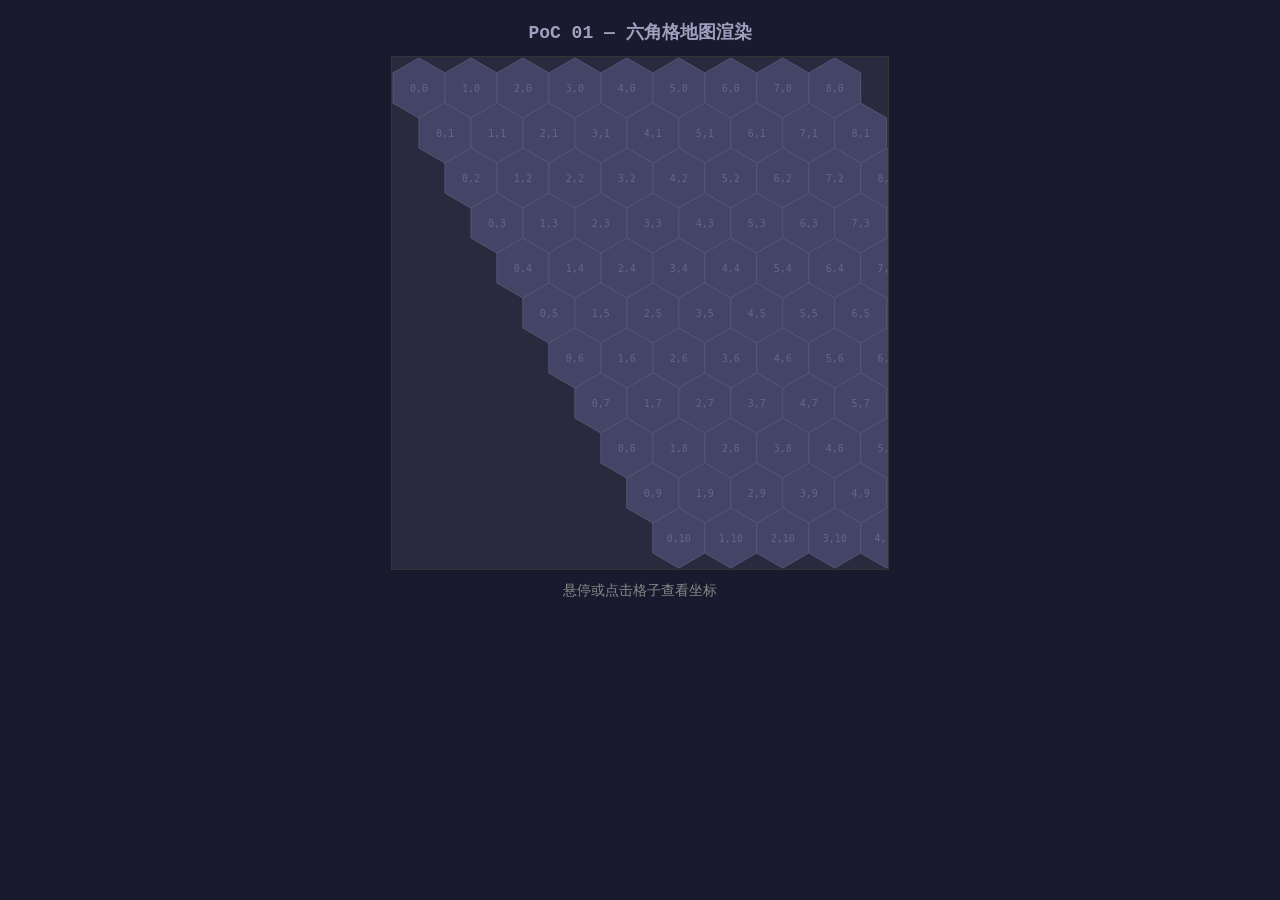
==== examples/p01-hex-grid/index.html @ 4429446a "feat: p01 hex grid rendering with Canvas 2D 9x11 pointy-top hex grid with cubic coordinates (q,r,s)," ====
<!DOCTYPE html>
<html lang="zh-CN">
<head>
<meta charset="UTF-8">
<meta name="viewport" content="width=device-width, initial-scale=1.0">
<title>PoC 01 — 六角格地图</title>
<style>
* { margin: 0; padding: 0; box-sizing: border-box; }
body {
  background: #1a1a2e;
  color: #e0e0e0;
  font-family: 'Courier New', monospace;
  display: flex;
  flex-direction: column;
  align-items: center;
  padding: 20px;
}
h1 { font-size: 18px; margin-bottom: 12px; color: #a0a0c0; }
#info {
  margin-top: 12px;
  font-size: 14px;
  color: #888;
  min-height: 20px;
}
canvas {
  border: 1px solid #333;
  cursor: pointer;
}
</style>
</head>
<body>
<h1>PoC 01 — 六角格地图渲染</h1>
<canvas id="canvas"></canvas>
<div id="info">悬停或点击格子查看坐标</div>
<script>
// ---- 配置 ----
const HEX_SIZE = 30;
const GRID_COLS = 9;
const GRID_ROWS = 11;
const LAYOUT = 'pointy';

// ---- 颜色 ----
const COLORS = {
  bg: '#2a2a3e',
  grid: '#444466',
  hover: 'rgba(100, 140, 255, 0.3)',
  selected: 'rgba(100, 255, 140, 0.4)',
  text: '#a0a0c0',
  coord: '#666688',
};

// ---- Canvas 设置 ----
const canvas = document.getElementById('canvas');
const ctx = canvas.getContext('2d');

// 计算画布尺寸
function calcCanvasSize() {
  const w = HEX_SIZE * Math.sqrt(3) * (GRID_COLS + 0.5);
  const h = HEX_SIZE * 1.5 * GRID_ROWS + HEX_SIZE / 2;
  canvas.width = Math.ceil(w) + 2;
  canvas.height = Math.ceil(h) + 2;
}
calcCanvasSize();

// ---- 坐标工具 ----
function hexToPixel(q, r) {
  const x = HEX_SIZE * (Math.sqrt(3) * q + Math.sqrt(3) / 2 * r);
  const y = HEX_SIZE * (1.5 * r);
  return { x: x + HEX_SIZE * Math.sqrt(3) / 2 + 1, y: y + HEX_SIZE + 1 };
}

function pixelToHex(px, py) {
  const x = px - HEX_SIZE * Math.sqrt(3) / 2 - 1;
  const y = py - HEX_SIZE - 1;
  const q = (Math.sqrt(3) / 3 * x - 1 / 3 * y) / HEX_SIZE;
  const r = (2 / 3 * y) / HEX_SIZE;
  return cubeRound(q, r);
}

function cubeRound(q, r) {
  const s = -q - r;
  let rq = Math.round(q), rr = Math.round(r), rs = Math.round(s);
  const dq = Math.abs(rq - q), dr = Math.abs(rr - r), ds = Math.abs(rs - s);
  if (dq > dr && dq > ds) rq = -rr - rs;
  else if (dr > ds) rr = -rq - rs;
  return { q: rq, r: rr };
}

// ---- 六角格顶点 ----
function hexCorners(cx, cy) {
  const corners = [];
  for (let i = 0; i < 6; i++) {
    const angle = Math.PI / 180 * (60 * i - 30);
    corners.push({
      x: cx + HEX_SIZE * Math.cos(angle),
      y: cy + HEX_SIZE * Math.sin(angle),
    });
  }
  return corners;
}

// ---- 状态 ----
let hoveredHex = null;
let selectedHex = null;
let message = '';

// ---- 绘制 ----
function draw() {
  ctx.clearRect(0, 0, canvas.width, canvas.height);
  ctx.fillStyle = COLORS.bg;
  ctx.fillRect(0, 0, canvas.width, canvas.height);

  for (let r = 0; r < GRID_ROWS; r++) {
    for (let q = 0; q < GRID_COLS; q++) {
      const center = hexToPixel(q, r);
      const corners = hexCorners(center.x, center.y);

      // 填充
      ctx.beginPath();
      ctx.moveTo(corners[0].x, corners[0].y);
      for (let i = 1; i < 6; i++) ctx.lineTo(corners[i].x, corners[i].y);
      ctx.closePath();
      ctx.fillStyle = COLORS.grid;
      ctx.fill();
      ctx.strokeStyle = '#555577';
      ctx.lineWidth = 1;
      ctx.stroke();

      // 悬停高亮
      if (hoveredHex && hoveredHex.q === q && hoveredHex.r === r) {
        ctx.beginPath();
        ctx.moveTo(corners[0].x, corners[0].y);
        for (let i = 1; i < 6; i++) ctx.lineTo(corners[i].x, corners[i].y);
        ctx.closePath();
        ctx.fillStyle = COLORS.hover;
        ctx.fill();
      }

      // 选中高亮
      if (selectedHex && selectedHex.q === q && selectedHex.r === r) {
        ctx.beginPath();
        ctx.moveTo(corners[0].x, corners[0].y);
        for (let i = 1; i < 6; i++) ctx.lineTo(corners[i].x, corners[i].y);
        ctx.closePath();
        ctx.fillStyle = COLORS.selected;
        ctx.fill();
      }

      // 坐标文字
      ctx.fillStyle = COLORS.coord;
      ctx.font = '10px monospace';
      ctx.textAlign = 'center';
      ctx.textBaseline = 'middle';
      ctx.fillText(`${q},${r}`, center.x, center.y + 1);
    }
  }

  // 更新信息栏
  const info = document.getElementById('info');
  if (selectedHex) {
    info.textContent = `选中: (${selectedHex.q}, ${selectedHex.r})${message}`;
    info.style.color = '#88ffaa';
  } else if (hoveredHex) {
    info.textContent = `悬停: (${hoveredHex.q}, ${hoveredHex.r})`;
    info.style.color = '#88aaff';
  } else {
    info.textContent = '悬停或点击格子查看坐标';
    info.style.color = '#888';
  }
}

// ---- 交互 ----
canvas.addEventListener('mousemove', (e) => {
  const rect = canvas.getBoundingClientRect();
  const hex = pixelToHex(e.clientX - rect.left, e.clientY - rect.top);
  if (hex.q >= 0 && hex.q < GRID_COLS && hex.r >= 0 && hex.r < GRID_ROWS) {
    hoveredHex = hex;
  } else {
    hoveredHex = null;
  }
  draw();
});

canvas.addEventListener('mouseleave', () => {
  hoveredHex = null;
  draw();
});

canvas.addEventListener('click', (e) => {
  const rect = canvas.getBoundingClientRect();
  const hex = pixelToHex(e.clientX - rect.left, e.clientY - rect.top);
  if (hex.q >= 0 && hex.q < GRID_COLS && hex.r >= 0 && hex.r < GRID_ROWS) {
    selectedHex = hex;
    message = '';
  } else {
    selectedHex = null;
    message = '';
  }
  draw();
});

// ---- 窗口缩放 ----
window.addEventListener('resize', () => {
  calcCanvasSize();
  draw();
});

draw();
</script>
</body>
</html>
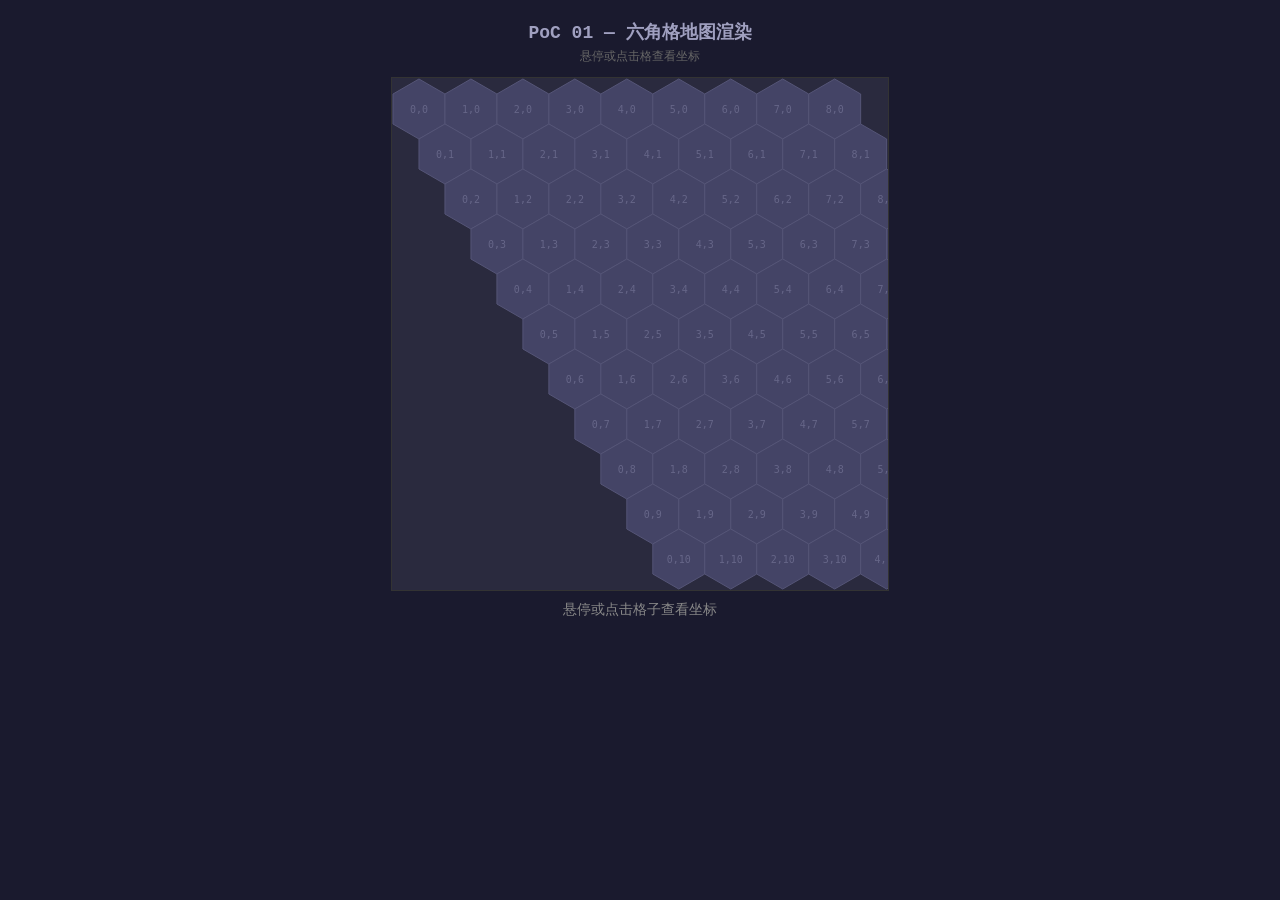
==== commit 5f0d3d28: "refactor: extract shared lib/ from PoC p01-p04 lib/hex.js — coordinate system, canvas utils, hex ren" ====
--- a/examples/p01-hex-grid/index.html
+++ b/examples/p01-hex-grid/index.html
@@ -4,208 +4,81 @@
 <meta charset="UTF-8">
 <meta name="viewport" content="width=device-width, initial-scale=1.0">
 <title>PoC 01 — 六角格地图</title>
+<link rel="stylesheet" href="../../lib/ui.css">
 <style>
-* { margin: 0; padding: 0; box-sizing: border-box; }
-body {
-  background: #1a1a2e;
-  color: #e0e0e0;
-  font-family: 'Courier New', monospace;
-  display: flex;
-  flex-direction: column;
-  align-items: center;
-  padding: 20px;
-}
-h1 { font-size: 18px; margin-bottom: 12px; color: #a0a0c0; }
-#info {
-  margin-top: 12px;
-  font-size: 14px;
-  color: #888;
-  min-height: 20px;
-}
-canvas {
-  border: 1px solid #333;
-  cursor: pointer;
-}
+  .legend { display:flex; gap:16px; margin-top:10px; flex-wrap:wrap; justify-content:center; font-size:12px; color:#aaa; }
+  .legend span { display:inline-flex; align-items:center; gap:4px; }
+  .swatch { width:14px; height:14px; border:1px solid #555; border-radius:2px; }
 </style>
 </head>
 <body>
 <h1>PoC 01 — 六角格地图渲染</h1>
+<div class="sub">悬停或点击格查看坐标</div>
 <canvas id="canvas"></canvas>
 <div id="info">悬停或点击格子查看坐标</div>
+<div class="legend" id="legend"></div>
+<script src="../../lib/hex.js"></script>
 <script>
-// ---- 配置 ----
-const HEX_SIZE = 30;
-const GRID_COLS = 9;
-const GRID_ROWS = 11;
-const LAYOUT = 'pointy';
+const CFG = { hexSize: 30, cols: 9, rows: 11 };
 
-// ---- 颜色 ----
-const COLORS = {
-  bg: '#2a2a3e',
-  grid: '#444466',
-  hover: 'rgba(100, 140, 255, 0.3)',
-  selected: 'rgba(100, 255, 140, 0.4)',
-  text: '#a0a0c0',
-  coord: '#666688',
-};
-
-// ---- Canvas 设置 ----
 const canvas = document.getElementById('canvas');
 const ctx = canvas.getContext('2d');
 
-// 计算画布尺寸
-function calcCanvasSize() {
-  const w = HEX_SIZE * Math.sqrt(3) * (GRID_COLS + 0.5);
-  const h = HEX_SIZE * 1.5 * GRID_ROWS + HEX_SIZE / 2;
-  canvas.width = Math.ceil(w) + 2;
-  canvas.height = Math.ceil(h) + 2;
-}
-calcCanvasSize();
-
-// ---- 坐标工具 ----
-function hexToPixel(q, r) {
-  const x = HEX_SIZE * (Math.sqrt(3) * q + Math.sqrt(3) / 2 * r);
-  const y = HEX_SIZE * (1.5 * r);
-  return { x: x + HEX_SIZE * Math.sqrt(3) / 2 + 1, y: y + HEX_SIZE + 1 };
+function resize() {
+  const s = Hex.canvasSize(CFG.cols, CFG.rows, CFG.hexSize);
+  canvas.width = s.width; canvas.height = s.height;
+  draw();
 }
 
-function pixelToHex(px, py) {
-  const x = px - HEX_SIZE * Math.sqrt(3) / 2 - 1;
-  const y = py - HEX_SIZE - 1;
-  const q = (Math.sqrt(3) / 3 * x - 1 / 3 * y) / HEX_SIZE;
-  const r = (2 / 3 * y) / HEX_SIZE;
-  return cubeRound(q, r);
+let hovered = null, selected = null;
+
+function draw() {
+  ctx.clearRect(0, 0, canvas.width, canvas.height);
+  ctx.fillStyle = '#2a2a3e';
+  ctx.fillRect(0, 0, canvas.width, canvas.height);
+
+  Hex.eachCell(CFG.cols, CFG.rows, (q, r) => {
+    const c = Hex.hexToPixel(q, r, CFG.hexSize);
+    Hex.path(ctx, c.x, c.y, CFG.hexSize);
+
+    let fill = '#444466';
+    if (selected && selected.q === q && selected.r === r) fill = 'rgba(100,255,140,0.4)';
+    else if (hovered && hovered.q === q && hovered.r === r) fill = 'rgba(100,140,255,0.3)';
+    ctx.fillStyle = fill;
+    ctx.fill();
+    ctx.strokeStyle = '#555577';
+    ctx.lineWidth = 1;
+    ctx.stroke();
+
+    ctx.fillStyle = '#666688';
+    ctx.font = '10px monospace';
+    ctx.textAlign = 'center';
+    ctx.textBaseline = 'middle';
+    ctx.fillText(`${q},${r}`, c.x, c.y + 1);
+  });
+
+  const info = document.getElementById('info');
+  if (selected) { info.textContent = `选中: (${selected.q}, ${selected.r})`; info.style.color = '#88ffaa'; }
+  else if (hovered) { info.textContent = `悬停: (${hovered.q}, ${hovered.r})`; info.style.color = '#88aaff'; }
+  else { info.textContent = '悬停或点击格子查看坐标'; info.style.color = '#888'; }
 }
 
-function cubeRound(q, r) {
-  const s = -q - r;
-  let rq = Math.round(q), rr = Math.round(r), rs = Math.round(s);
-  const dq = Math.abs(rq - q), dr = Math.abs(rr - r), ds = Math.abs(rs - s);
-  if (dq > dr && dq > ds) rq = -rr - rs;
-  else if (dr > ds) rr = -rq - rs;
-  return { q: rq, r: rr };
-}
-
-// ---- 六角格顶点 ----
-function hexCorners(cx, cy) {
-  const corners = [];
-  for (let i = 0; i < 6; i++) {
-    const angle = Math.PI / 180 * (60 * i - 30);
-    corners.push({
-      x: cx + HEX_SIZE * Math.cos(angle),
-      y: cy + HEX_SIZE * Math.sin(angle),
-    });
-  }
-  return corners;
-}
-
-// ---- 状态 ----
-let hoveredHex = null;
-let selectedHex = null;
-let message = '';
-
-// ---- 绘制 ----
-function draw() {
-  ctx.clearRect(0, 0, canvas.width, canvas.height);
-  ctx.fillStyle = COLORS.bg;
-  ctx.fillRect(0, 0, canvas.width, canvas.height);
-
-  for (let r = 0; r < GRID_ROWS; r++) {
-    for (let q = 0; q < GRID_COLS; q++) {
-      const center = hexToPixel(q, r);
-      const corners = hexCorners(center.x, center.y);
-
-      // 填充
-      ctx.beginPath();
-      ctx.moveTo(corners[0].x, corners[0].y);
-      for (let i = 1; i < 6; i++) ctx.lineTo(corners[i].x, corners[i].y);
-      ctx.closePath();
-      ctx.fillStyle = COLORS.grid;
-      ctx.fill();
-      ctx.strokeStyle = '#555577';
-      ctx.lineWidth = 1;
-      ctx.stroke();
-
-      // 悬停高亮
-      if (hoveredHex && hoveredHex.q === q && hoveredHex.r === r) {
-        ctx.beginPath();
-        ctx.moveTo(corners[0].x, corners[0].y);
-        for (let i = 1; i < 6; i++) ctx.lineTo(corners[i].x, corners[i].y);
-        ctx.closePath();
-        ctx.fillStyle = COLORS.hover;
-        ctx.fill();
-      }
-
-      // 选中高亮
-      if (selectedHex && selectedHex.q === q && selectedHex.r === r) {
-        ctx.beginPath();
-        ctx.moveTo(corners[0].x, corners[0].y);
-        for (let i = 1; i < 6; i++) ctx.lineTo(corners[i].x, corners[i].y);
-        ctx.closePath();
-        ctx.fillStyle = COLORS.selected;
-        ctx.fill();
-      }
-
-      // 坐标文字
-      ctx.fillStyle = COLORS.coord;
-      ctx.font = '10px monospace';
-      ctx.textAlign = 'center';
-      ctx.textBaseline = 'middle';
-      ctx.fillText(`${q},${r}`, center.x, center.y + 1);
-    }
-  }
-
-  // 更新信息栏
-  const info = document.getElementById('info');
-  if (selectedHex) {
-    info.textContent = `选中: (${selectedHex.q}, ${selectedHex.r})${message}`;
-    info.style.color = '#88ffaa';
-  } else if (hoveredHex) {
-    info.textContent = `悬停: (${hoveredHex.q}, ${hoveredHex.r})`;
-    info.style.color = '#88aaff';
-  } else {
-    info.textContent = '悬停或点击格子查看坐标';
-    info.style.color = '#888';
-  }
-}
-
-// ---- 交互 ----
-canvas.addEventListener('mousemove', (e) => {
-  const rect = canvas.getBoundingClientRect();
-  const hex = pixelToHex(e.clientX - rect.left, e.clientY - rect.top);
-  if (hex.q >= 0 && hex.q < GRID_COLS && hex.r >= 0 && hex.r < GRID_ROWS) {
-    hoveredHex = hex;
-  } else {
-    hoveredHex = null;
-  }
+canvas.addEventListener('mousemove', e => {
+  const r = canvas.getBoundingClientRect();
+  const h = Hex.pixelToHex(e.clientX - r.left, e.clientY - r.top, CFG.hexSize);
+  hovered = (h.q >= 0 && h.q < CFG.cols && h.r >= 0 && h.r < CFG.rows) ? h : null;
   draw();
 });
-
-canvas.addEventListener('mouseleave', () => {
-  hoveredHex = null;
+canvas.addEventListener('mouseleave', () => { hovered = null; draw(); });
+canvas.addEventListener('click', e => {
+  const r = canvas.getBoundingClientRect();
+  const h = Hex.pixelToHex(e.clientX - r.left, e.clientY - r.top, CFG.hexSize);
+  selected = (h.q >= 0 && h.q < CFG.cols && h.r >= 0 && h.r < CFG.rows) ? h : null;
   draw();
 });
+window.addEventListener('resize', resize);
 
-canvas.addEventListener('click', (e) => {
-  const rect = canvas.getBoundingClientRect();
-  const hex = pixelToHex(e.clientX - rect.left, e.clientY - rect.top);
-  if (hex.q >= 0 && hex.q < GRID_COLS && hex.r >= 0 && hex.r < GRID_ROWS) {
-    selectedHex = hex;
-    message = '';
-  } else {
-    selectedHex = null;
-    message = '';
-  }
-  draw();
-});
-
-// ---- 窗口缩放 ----
-window.addEventListener('resize', () => {
-  calcCanvasSize();
-  draw();
-});
-
-draw();
+resize();
 </script>
 </body>
 </html>
--- a/lib/ui.css
+++ b/lib/ui.css
@@ -0,0 +1,20 @@
+/* ---- PoC 共享样式 ---- */
+* { margin: 0; padding: 0; box-sizing: border-box; }
+body {
+  background: #1a1a2e;
+  color: #e0e0e0;
+  font-family: 'Courier New', monospace;
+  display: flex;
+  flex-direction: column;
+  align-items: center;
+  padding: 20px;
+}
+h1 { font-size: 18px; margin-bottom: 4px; color: #a0a0c0; }
+.sub { font-size: 12px; color: #666; margin-bottom: 12px; }
+canvas { border: 1px solid #333; }
+#info {
+  margin-top: 10px;
+  font-size: 14px;
+  min-height: 20px;
+  text-align: center;
+}
